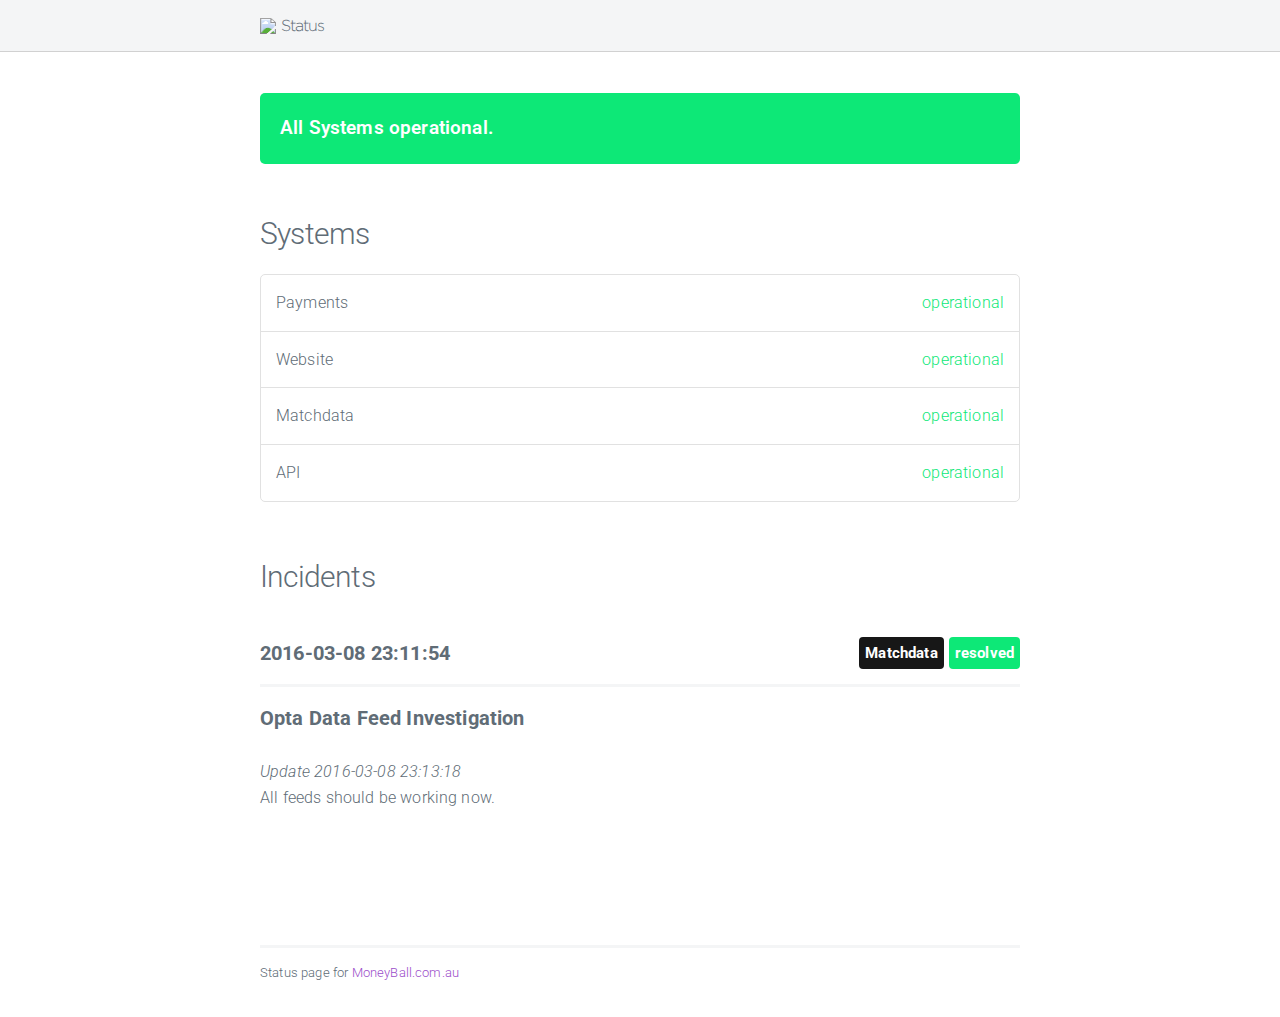
==== index.html @ 5f031bcd "update index" ====
<!doctype html>
<html lang="en">
	<head>
		<meta charset="utf-8">
		<meta name="robots" content="index, follow">
		<title>Status</title>
		<link rel="stylesheet" href="https://fonts.googleapis.com/css?family=Roboto:300,300italic,700,700italic">
		<link rel="stylesheet" href="https://cdnjs.cloudflare.com/ajax/libs/normalize/3.0.3/normalize.css">
		<link rel="stylesheet" href="milligram.min.css">
		<link rel="stylesheet" href="style.css">
		
		<link rel="icon" href="https://raw.githubusercontent.com/pyupio/statuspage/master/template/favicon.png">
	</head>
	<body>

		<main class="wrapper">

			<nav class="navigation">
				<section class="container">

					<a class="navigation-title" href="">
						
						<img class="img" src="https://moneyball.com.au/assets/logo/Moneyball-bw.png" height="60">
						<h1 class="title">Status</h1>
					</a>



				</section>
			</nav>

			<section class="container" id="main">
				
					<div class="panel operational">
						All Systems operational.
					</div>
				

				<h4>Systems</h4>
				<ul class="systems">
					
					<li>
						Payments <span class="status operational">operational</span>
					</li>
					
					<li>
						Website <span class="status operational">operational</span>
					</li>
					
					<li>
						Matchdata <span class="status operational">operational</span>
					</li>
					
					<li>
						API <span class="status operational">operational</span>
					</li>
					
				</ul>

				<h4>Incidents</h4>
				
					
					<div class="incident">
						<span class="date">2016-03-08 23:11:54</span>

						
							<span class="label operational float-right">resolved</span>
						
						
							<span class="label system float-right">Matchdata</span>
						
						<hr/>

						<span class="title">Opta Data Feed Investigation</span>
						<p></p>
						
							<p><em>Update 2016-03-08 23:13:18</em><br/>
							All feeds should be working now.
							</p>
						
					</div>
					
				
			</section>


			<footer class="footer">
				<section class="container">
					<hr/>
					
					<p>Status page for <a href="https://moneyball.com.au">MoneyBall.com.au</a></p>
				</section>
			</footer>

		</main>

	</body>
</html>
---- style.css ----
/* Fonts
// –––––––––––––––––––––––––––––––––––––––––––––––––– */

/*
	Copyright (C) 2011-2015 Hoefler & Co.
	This software is the property of Hoefler & Co. (H&Co).
	Your right to access and use this software is subject to the
	applicable License Agreement, or Terms of Service, that exists
	between you and H&Co. If no such agreement exists, you may not
	access or use this software for any purpose.
	This software may only be hosted at the locations specified in
	the applicable License Agreement or Terms of Service, and only
	for the purposes expressly set forth therein. You may not copy,
	modify, convert, create derivative works from or distribute this
	software in any way, or make it accessible to any third party,
	without first obtaining the written permission of H&Co.
	For more information, please visit us at http://typography.com.
	171247-88474-20150623

*/

@font-face{ font-family: "Gotham Rounded A"; src: url([data-uri]); font-weight:300; font-style:normal; } @font-face{ font-family: "Gotham Rounded B"; src: url([data-uri]); font-weight:300; font-style:normal; }


/* Base
// –––––––––––––––––––––––––––––––––––––––––––––––––– */

img {
	max-width: 100%;
}
.wrapper {
	position: relative;
	display: block;
	width: 100%;
	overflow: hidden;
}


/* Sections
// –––––––––––––––––––––––––––––––––––––––––––––––––– */

.container {
	/*border-top: .1rem solid #d1d1d1;*/
	padding-top: 7.5rem;
	padding-bottom: 7.5rem;
	margin-bottom: 0;
	max-width: 80.0rem;
}

/* Footer
// –––––––––––––––––––––––––––––––––––––––––––––––––– */

.footer .container {
	padding-bottom: 0;
	padding-top: 0;
}

.footer p{
    font-size: 1.3rem;
}


/* Navbar
// –––––––––––––––––––––––––––––––––––––––––––––––––– */

.navigation {
	left: 0;
	max-width: 100%;
	position: fixed;
	right: 0;
	top: 0;
	max-width: 100vw;
	z-index: 99;
}
/* Re-overiding the width 100% declaration to match size of% based container */
.navigation .container {
	padding-top: 0;
	padding-bottom: 0;
}
.navigation {
	background: #f4f5f6;
	border-bottom: .1rem solid #d1d1d1;
	display: block;
	height: 5.2rem;
	width: 100%;
}

.navigation .img {
	position: relative;
	top: .3rem;
	height: 2.0rem;
}
.navigation .title,
.navigation-title {
	color: #606c76;
	display: inline;
	font-family: 'Gotham Rounded A', 'Gotham Rounded B', 'Helvetica Neue', Arial, sans-serif;
	line-height: 5.2rem;
	font-size: 1.6rem;
	padding: 0;
	position: relative;
	text-decoration: none;
}



.panel{
    color: white;
    padding: 20px;
    font-size: 1.2em;
    font-weight: 600;
    border-radius: .5rem;
    margin-bottom: 20px;
}

.panel.operational, .label.operational{
    background-color: #0DE877;
}

.panel.degraded.performance, .label.degraded.performance{
    background-color: #FFA500;
}

.panel.investigating, .label.investigating{
    background-color: #1192FC;
}

.panel.major.outage, .label.major.outage{
    background-color: #FF4D4D;
}

.label.system{
    background-color: #171717;
}

ul.systems{
    border: .1rem solid #e1e1e1;
    border-radius: .5rem;
}

ul.systems > li{
    list-style: none;
    border-bottom: .1rem solid #e1e1e1;
    padding: 15px;
    margin-bottom: 0;
}

ul.systems > li:last-child{
    border: none;
}

.systems .status{
    float: right;
}

.status.operational{
    color: #0DE877;
}

.status.degraded.performance{
    color: #FFA500;
}

.status.investigating{
     color: #1192FC;
}

.status.major.outage{
    color: #FF4D4D;
}

hr{
    margin-top: 1.5rem;
    margin-bottom: 1.5rem;
    border-top: .3rem solid #f4f5f6;
}

h4{
    padding-top: 3rem;
}

.incident .title{
    font-size: 2rem;
    font-weight: bold;
}

#main{
    padding-top: 8.5rem;
}

.label{
    border-radius: .4rem;
    color: white;
    padding: 0.4rem 0.6rem;
    font-size: 1.5rem;
    font-weight:bold;
    margin-left: .5rem;
}

.incident{
    padding-top: 2rem;
    padding-bottom: 2rem;
}

.incident .date{
    font-size: 2rem;
    font-weight: bold;
}
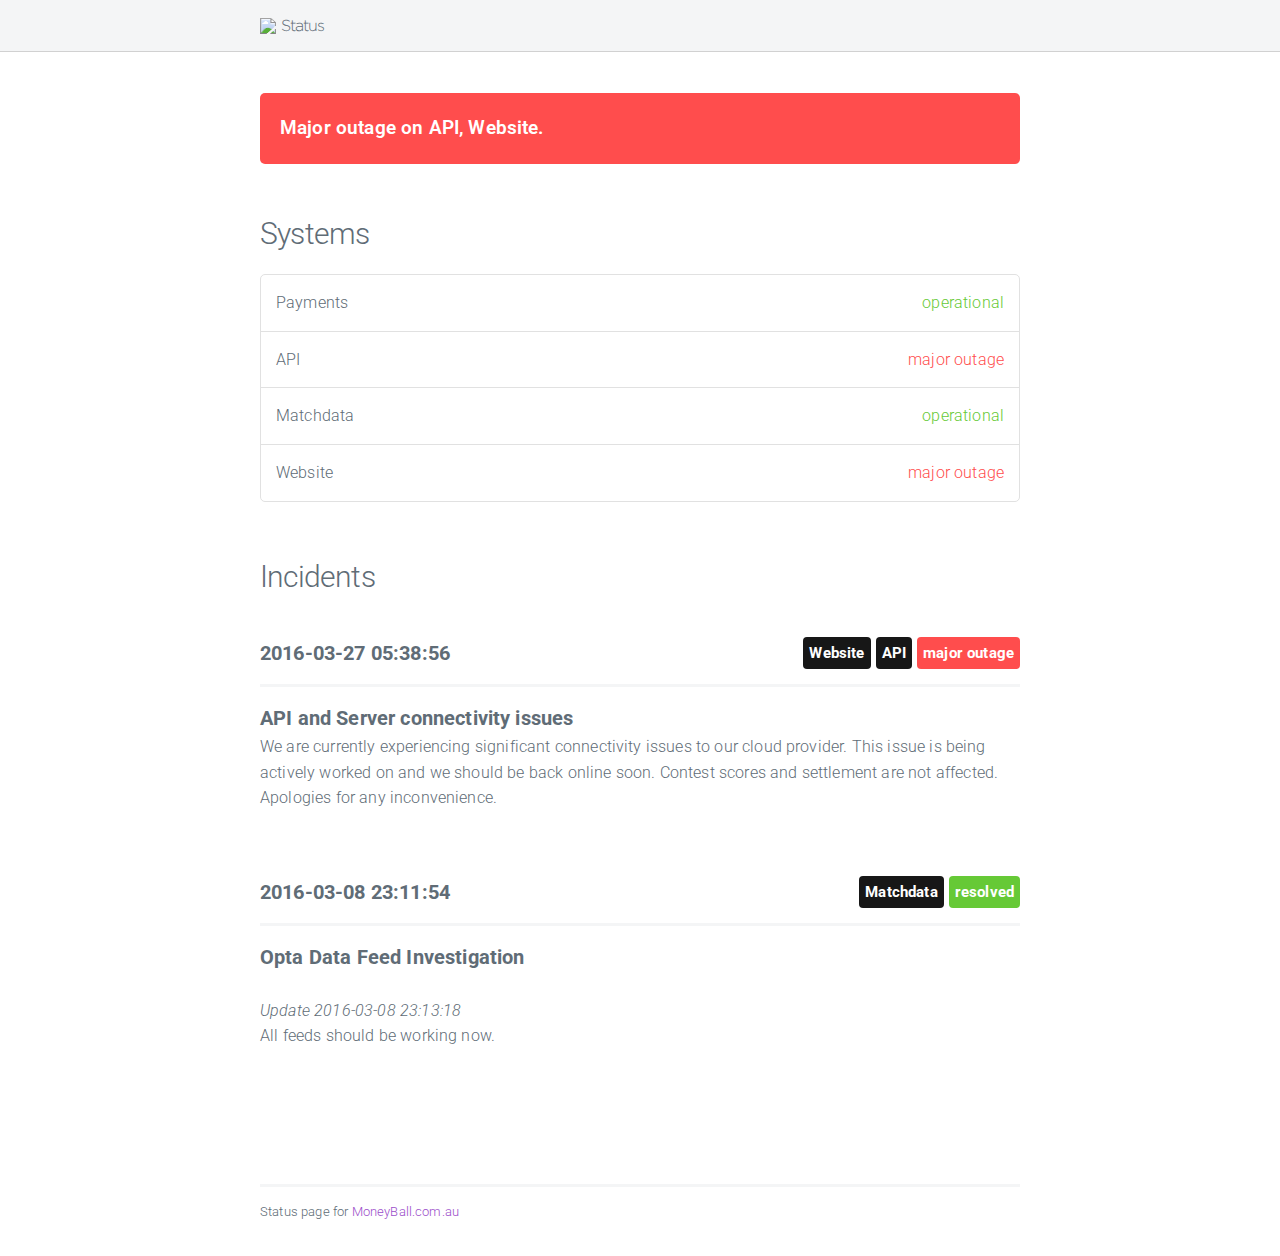
==== commit 8b90937c: "update index" ====
--- a/index.html
+++ b/index.html
@@ -31,9 +31,11 @@
 
 			<section class="container" id="main">
 				
-					<div class="panel operational">
-						All Systems operational.
+					
+					<div class="panel major outage">
+						Major outage on API, Website.
 					</div>
+					
 				
 
 				<h4>Systems</h4>
@@ -44,7 +46,7 @@
 					</li>
 					
 					<li>
-						Website <span class="status operational">operational</span>
+						API <span class="status major outage">major outage</span>
 					</li>
 					
 					<li>
@@ -52,13 +54,35 @@
 					</li>
 					
 					<li>
-						API <span class="status operational">operational</span>
+						Website <span class="status major outage">major outage</span>
 					</li>
 					
 				</ul>
 
 				<h4>Incidents</h4>
 				
+					
+					<div class="incident">
+						<span class="date">2016-03-27 05:38:56</span>
+
+						
+							<span class="label major outage float-right">major outage</span>
+						
+						
+							<span class="label system float-right">API</span>
+						
+							<span class="label system float-right">Website</span>
+						
+						<hr/>
+
+						<span class="title">API and Server connectivity issues</span>
+						<p>We are currently experiencing significant connectivity issues to our cloud provider. This issue is being actively worked on and we should be back online soon. 
+
+Contest scores and settlement are not affected.
+
+Apologies for any inconvenience.</p>
+						
+					</div>
 					
 					<div class="incident">
 						<span class="date">2016-03-08 23:11:54</span>
--- a/style.css
+++ b/style.css
@@ -115,7 +115,7 @@
 }
 
 .panel.operational, .label.operational{
-    background-color: #0DE877;
+    background-color: #66c936;
 }
 
 .panel.degraded.performance, .label.degraded.performance{
@@ -155,7 +155,7 @@
 }
 
 .status.operational{
-    color: #0DE877;
+    color: #66c936;
 }
 
 .status.degraded.performance{
@@ -206,4 +206,4 @@
 .incident .date{
     font-size: 2rem;
     font-weight: bold;
-}+}
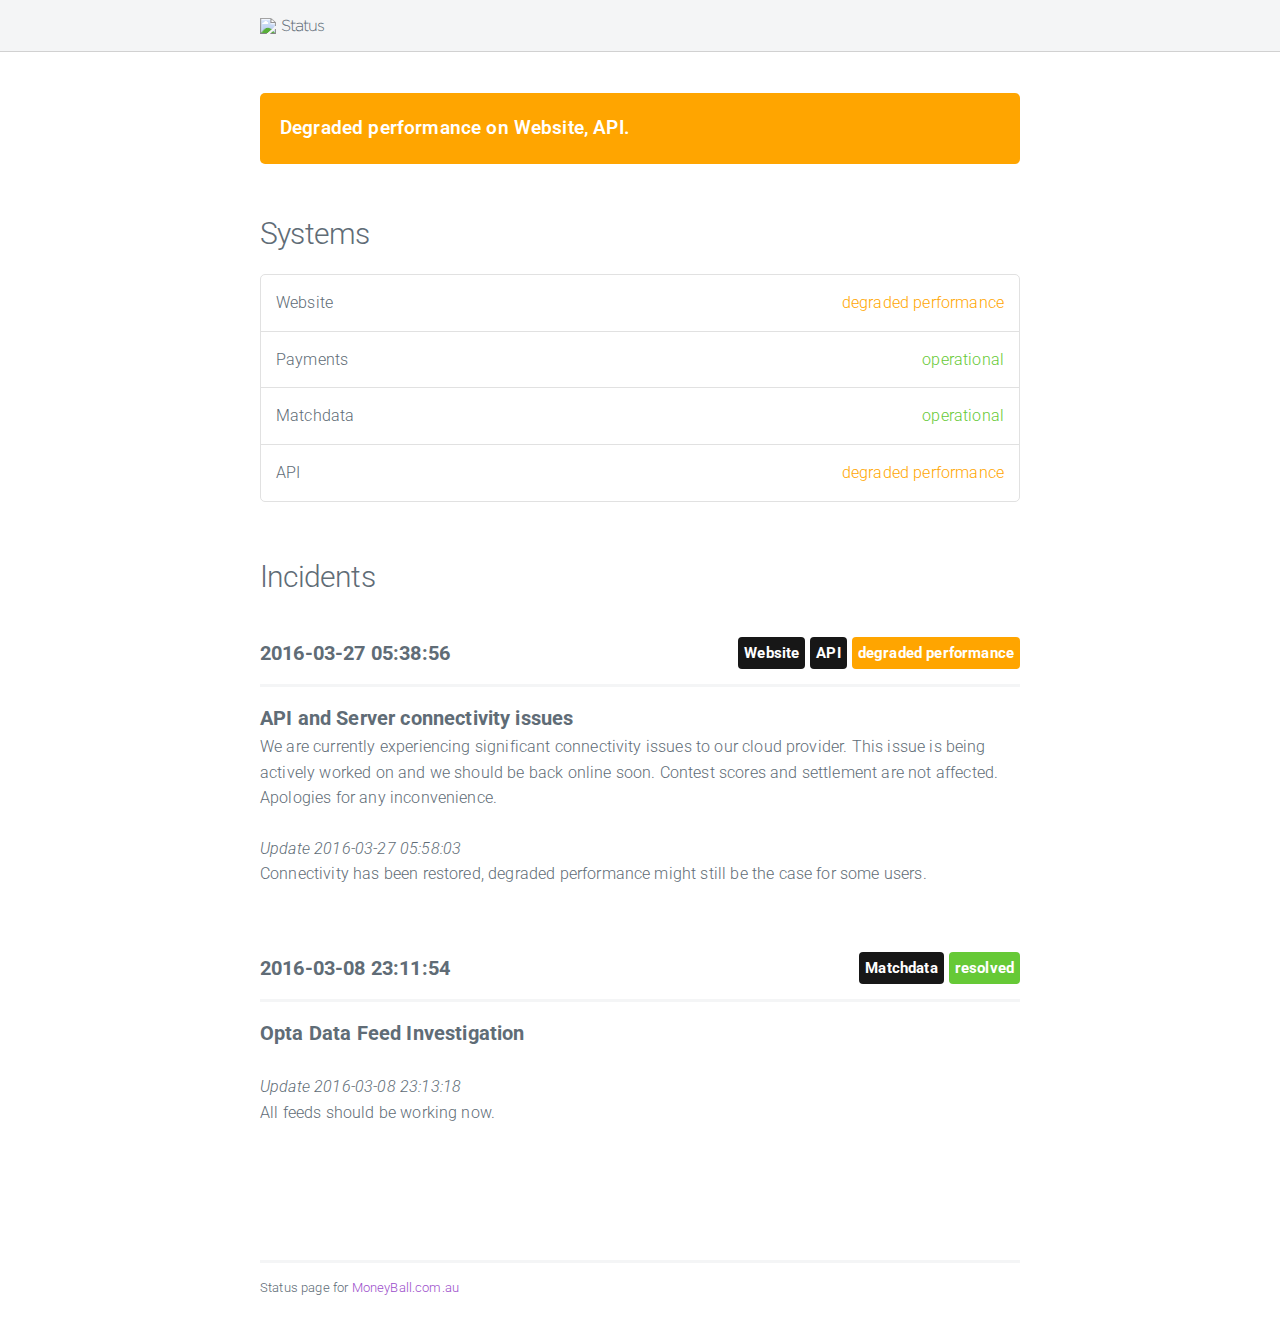
==== commit 02cb19f8: "update index" ====
--- a/index.html
+++ b/index.html
@@ -32,8 +32,8 @@
 			<section class="container" id="main">
 				
 					
-					<div class="panel major outage">
-						Major outage on API, Website.
+					<div class="panel degraded performance">
+						Degraded performance on Website, API.
 					</div>
 					
 				
@@ -42,11 +42,11 @@
 				<ul class="systems">
 					
 					<li>
-						Payments <span class="status operational">operational</span>
+						Website <span class="status degraded performance">degraded performance</span>
 					</li>
 					
 					<li>
-						API <span class="status major outage">major outage</span>
+						Payments <span class="status operational">operational</span>
 					</li>
 					
 					<li>
@@ -54,7 +54,7 @@
 					</li>
 					
 					<li>
-						Website <span class="status major outage">major outage</span>
+						API <span class="status degraded performance">degraded performance</span>
 					</li>
 					
 				</ul>
@@ -66,7 +66,7 @@
 						<span class="date">2016-03-27 05:38:56</span>
 
 						
-							<span class="label major outage float-right">major outage</span>
+							<span class="label degraded performance float-right">degraded performance</span>
 						
 						
 							<span class="label system float-right">API</span>
@@ -81,6 +81,10 @@
 Contest scores and settlement are not affected.
 
 Apologies for any inconvenience.</p>
+						
+							<p><em>Update 2016-03-27 05:58:03</em><br/>
+							Connectivity has been restored, degraded performance might still be the case for some users.
+							</p>
 						
 					</div>
 					
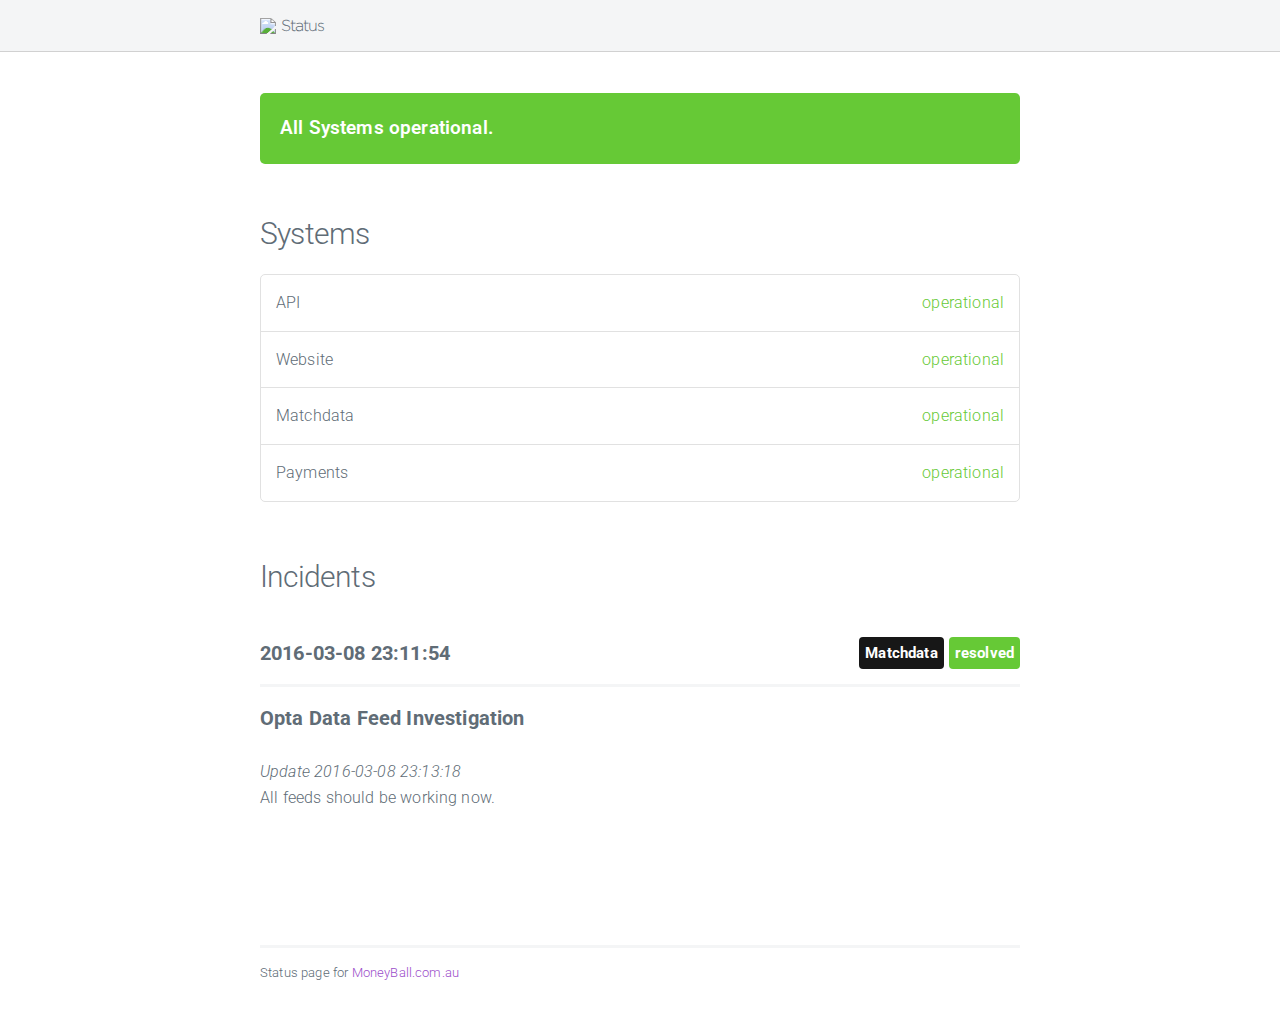
==== commit a56947d3: "update index" ====
--- a/index.html
+++ b/index.html
@@ -31,22 +31,20 @@
 
 			<section class="container" id="main">
 				
-					
-					<div class="panel degraded performance">
-						Degraded performance on Website, API.
+					<div class="panel operational">
+						All Systems operational.
 					</div>
-					
 				
 
 				<h4>Systems</h4>
 				<ul class="systems">
 					
 					<li>
-						Website <span class="status degraded performance">degraded performance</span>
+						API <span class="status operational">operational</span>
 					</li>
 					
 					<li>
-						Payments <span class="status operational">operational</span>
+						Website <span class="status operational">operational</span>
 					</li>
 					
 					<li>
@@ -54,39 +52,13 @@
 					</li>
 					
 					<li>
-						API <span class="status degraded performance">degraded performance</span>
+						Payments <span class="status operational">operational</span>
 					</li>
 					
 				</ul>
 
 				<h4>Incidents</h4>
 				
-					
-					<div class="incident">
-						<span class="date">2016-03-27 05:38:56</span>
-
-						
-							<span class="label degraded performance float-right">degraded performance</span>
-						
-						
-							<span class="label system float-right">API</span>
-						
-							<span class="label system float-right">Website</span>
-						
-						<hr/>
-
-						<span class="title">API and Server connectivity issues</span>
-						<p>We are currently experiencing significant connectivity issues to our cloud provider. This issue is being actively worked on and we should be back online soon. 
-
-Contest scores and settlement are not affected.
-
-Apologies for any inconvenience.</p>
-						
-							<p><em>Update 2016-03-27 05:58:03</em><br/>
-							Connectivity has been restored, degraded performance might still be the case for some users.
-							</p>
-						
-					</div>
 					
 					<div class="incident">
 						<span class="date">2016-03-08 23:11:54</span>
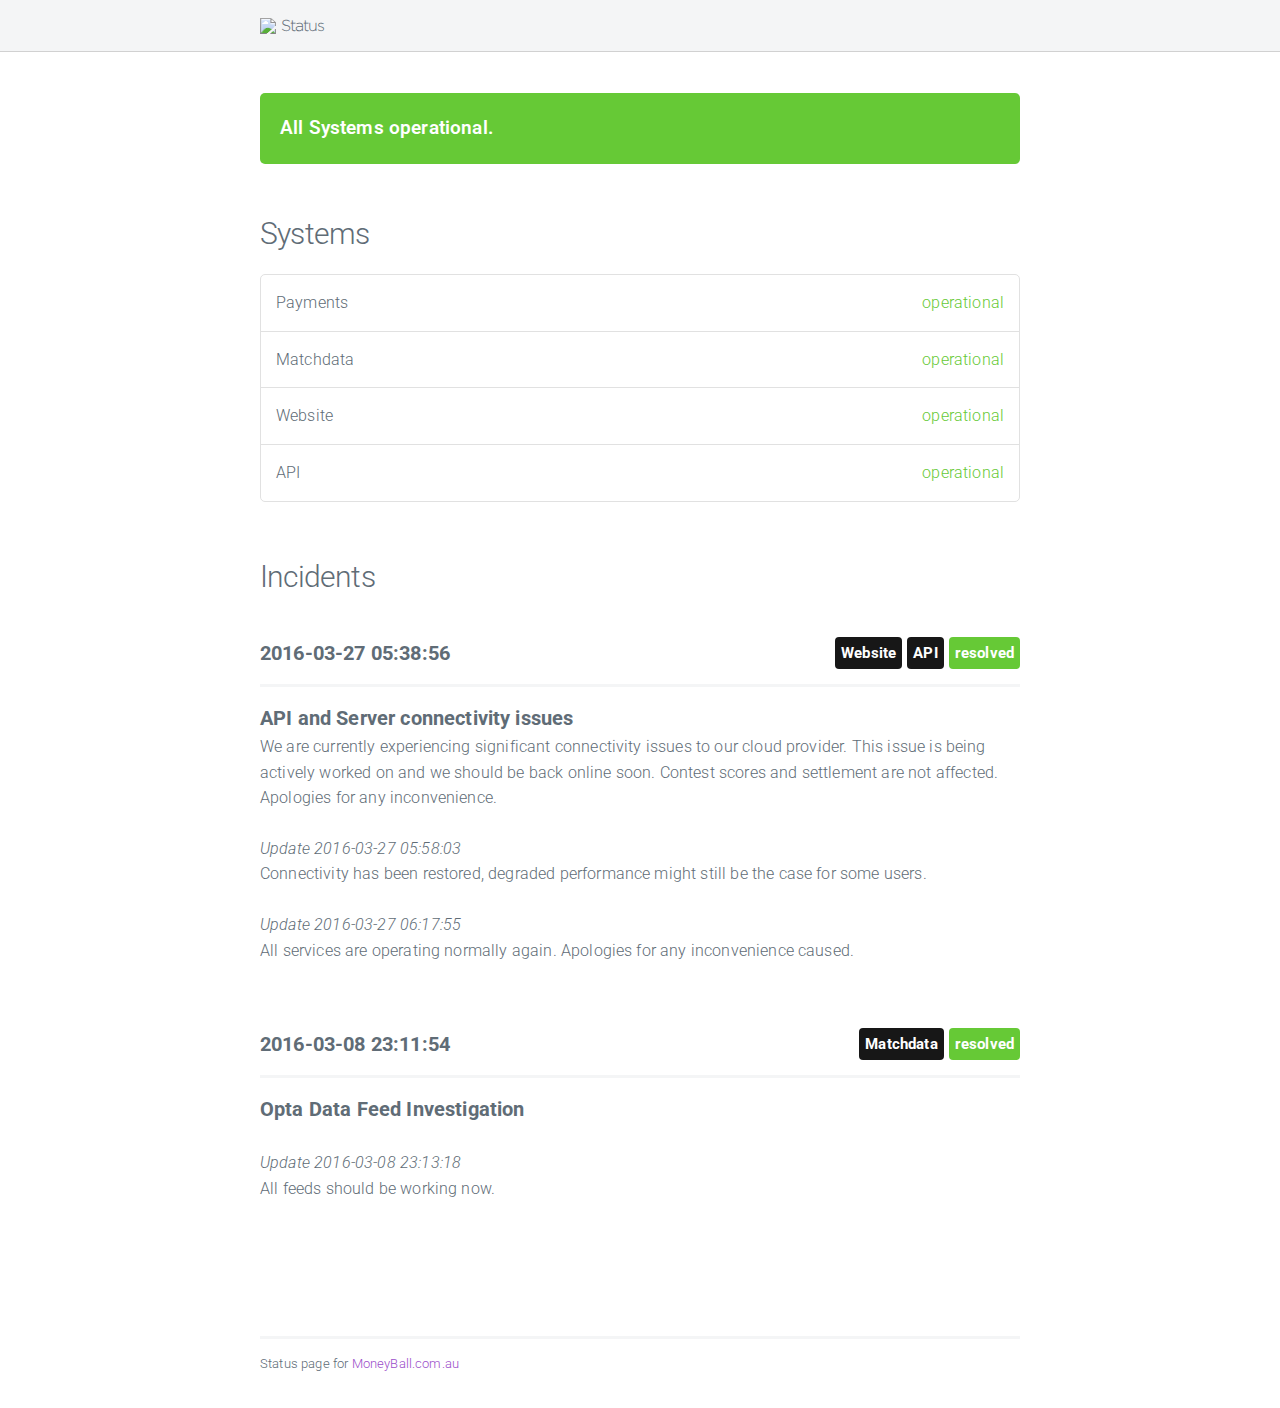
==== commit 0db57cc1: "update index" ====
--- a/index.html
+++ b/index.html
@@ -40,7 +40,11 @@
 				<ul class="systems">
 					
 					<li>
-						API <span class="status operational">operational</span>
+						Payments <span class="status operational">operational</span>
+					</li>
+					
+					<li>
+						Matchdata <span class="status operational">operational</span>
 					</li>
 					
 					<li>
@@ -48,17 +52,43 @@
 					</li>
 					
 					<li>
-						Matchdata <span class="status operational">operational</span>
-					</li>
-					
-					<li>
-						Payments <span class="status operational">operational</span>
+						API <span class="status operational">operational</span>
 					</li>
 					
 				</ul>
 
 				<h4>Incidents</h4>
 				
+					
+					<div class="incident">
+						<span class="date">2016-03-27 05:38:56</span>
+
+						
+							<span class="label operational float-right">resolved</span>
+						
+						
+							<span class="label system float-right">API</span>
+						
+							<span class="label system float-right">Website</span>
+						
+						<hr/>
+
+						<span class="title">API and Server connectivity issues</span>
+						<p>We are currently experiencing significant connectivity issues to our cloud provider. This issue is being actively worked on and we should be back online soon. 
+
+Contest scores and settlement are not affected.
+
+Apologies for any inconvenience.</p>
+						
+							<p><em>Update 2016-03-27 05:58:03</em><br/>
+							Connectivity has been restored, degraded performance might still be the case for some users.
+							</p>
+						
+							<p><em>Update 2016-03-27 06:17:55</em><br/>
+							All services are operating normally again. Apologies for any inconvenience caused.
+							</p>
+						
+					</div>
 					
 					<div class="incident">
 						<span class="date">2016-03-08 23:11:54</span>
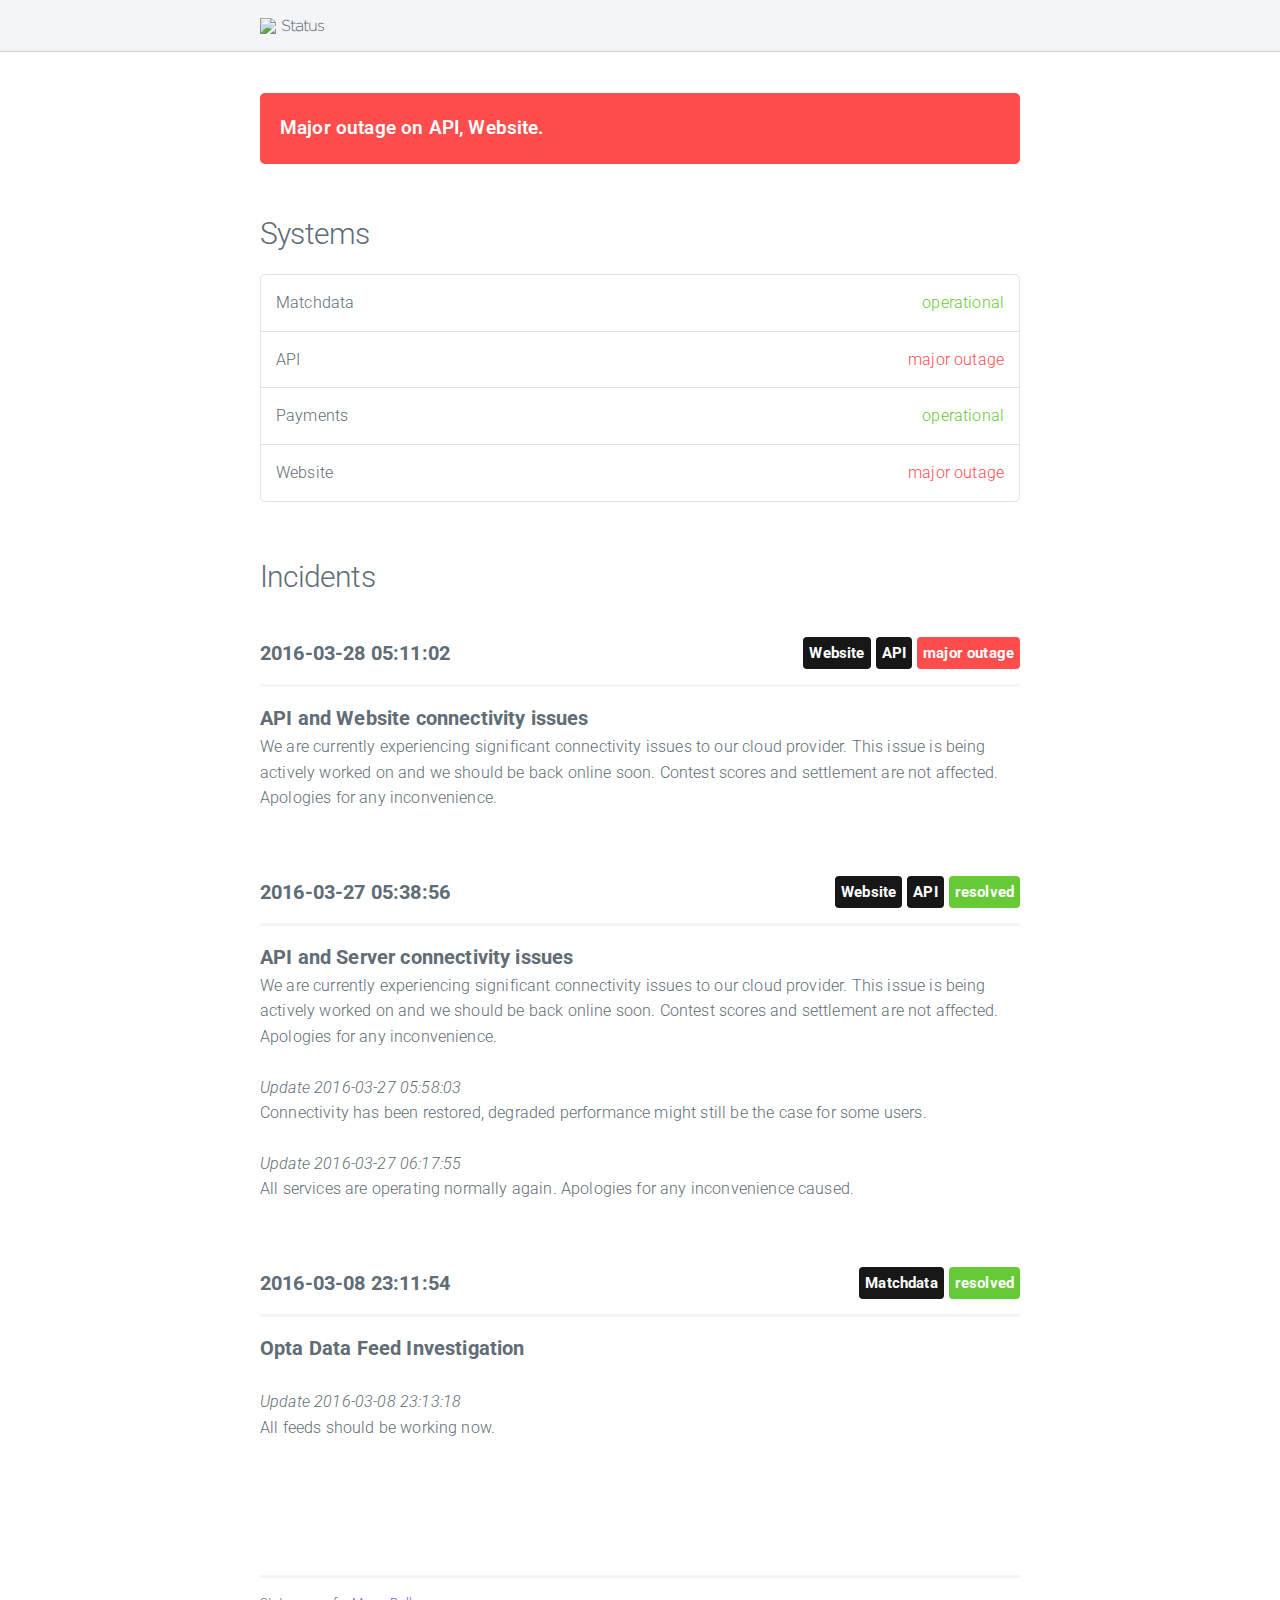
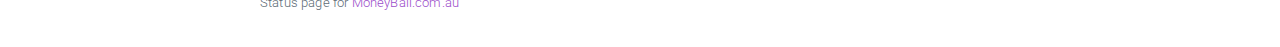
==== commit 32bb75a2: "update index" ====
--- a/index.html
+++ b/index.html
@@ -31,34 +31,58 @@
 
 			<section class="container" id="main">
 				
-					<div class="panel operational">
-						All Systems operational.
+					
+					<div class="panel major outage">
+						Major outage on API, Website.
 					</div>
+					
 				
 
 				<h4>Systems</h4>
 				<ul class="systems">
 					
 					<li>
+						Matchdata <span class="status operational">operational</span>
+					</li>
+					
+					<li>
+						API <span class="status major outage">major outage</span>
+					</li>
+					
+					<li>
 						Payments <span class="status operational">operational</span>
 					</li>
 					
 					<li>
-						Matchdata <span class="status operational">operational</span>
-					</li>
-					
-					<li>
-						Website <span class="status operational">operational</span>
-					</li>
-					
-					<li>
-						API <span class="status operational">operational</span>
+						Website <span class="status major outage">major outage</span>
 					</li>
 					
 				</ul>
 
 				<h4>Incidents</h4>
 				
+					
+					<div class="incident">
+						<span class="date">2016-03-28 05:11:02</span>
+
+						
+							<span class="label major outage float-right">major outage</span>
+						
+						
+							<span class="label system float-right">API</span>
+						
+							<span class="label system float-right">Website</span>
+						
+						<hr/>
+
+						<span class="title">API and Website connectivity issues</span>
+						<p>We are currently experiencing significant connectivity issues to our cloud provider. This issue is being actively worked on and we should be back online soon.
+
+Contest scores and settlement are not affected.
+
+Apologies for any inconvenience.</p>
+						
+					</div>
 					
 					<div class="incident">
 						<span class="date">2016-03-27 05:38:56</span>
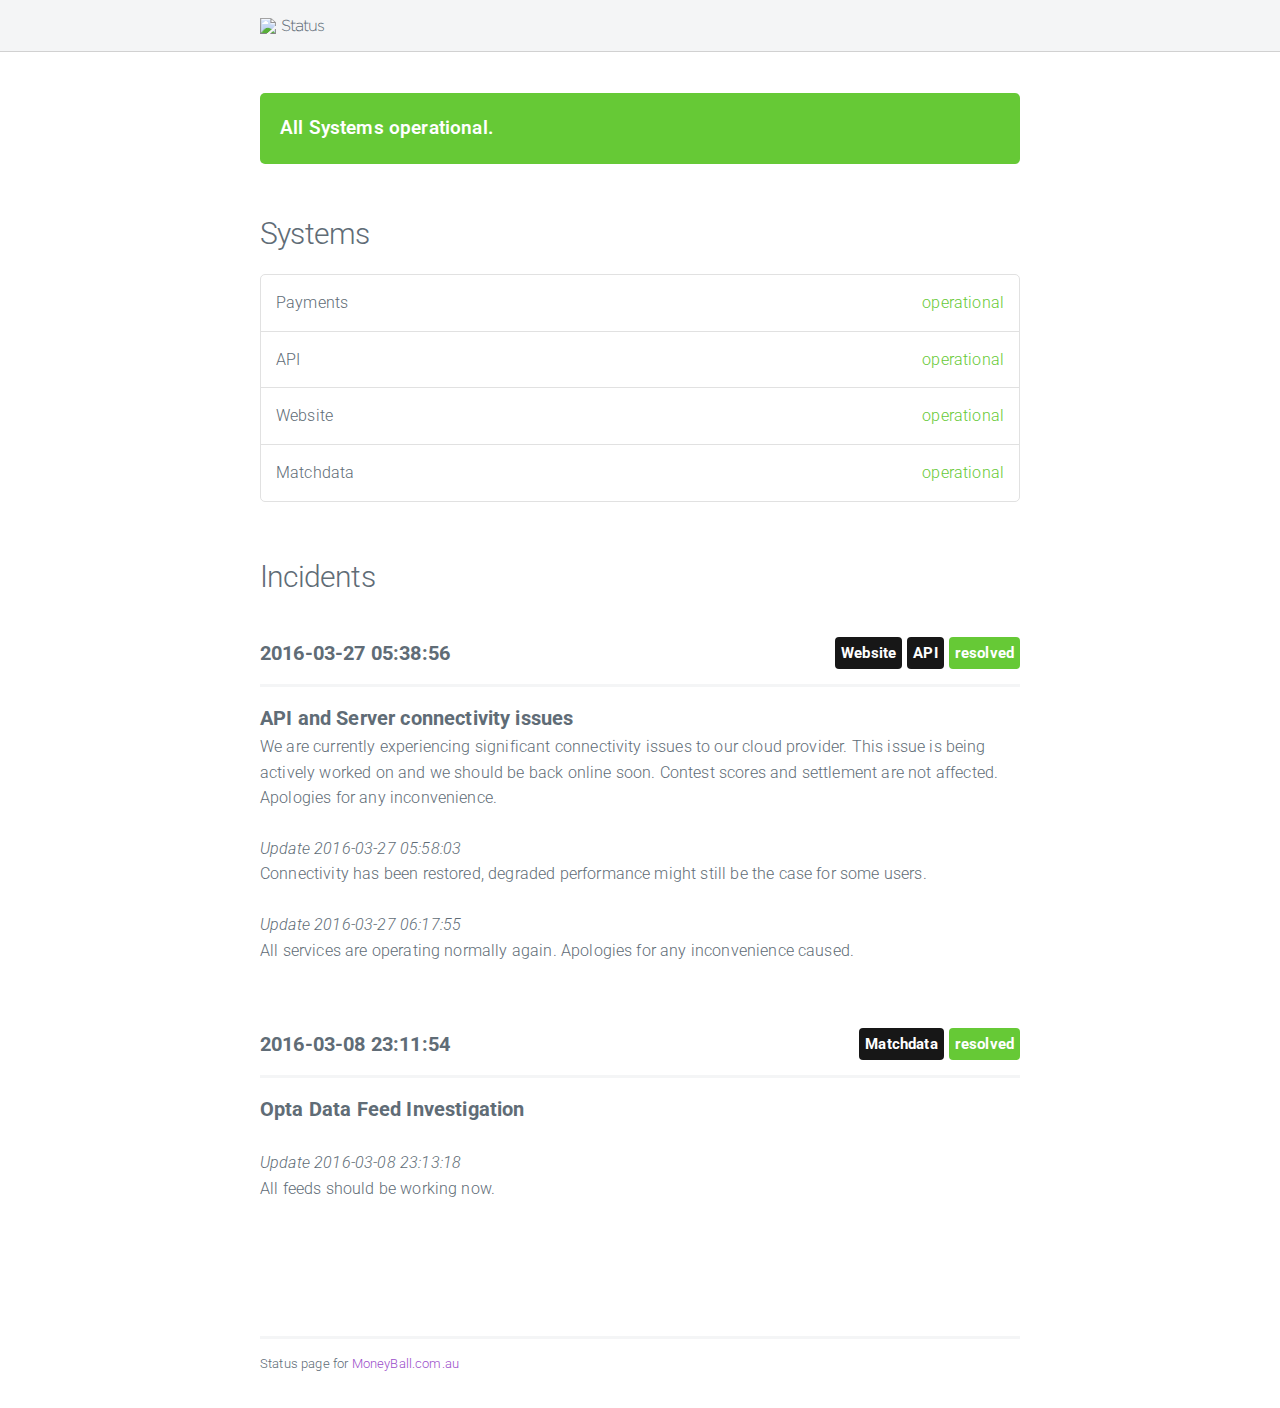
==== commit 969ae948: "update index" ====
--- a/index.html
+++ b/index.html
@@ -31,58 +31,34 @@
 
 			<section class="container" id="main">
 				
-					
-					<div class="panel major outage">
-						Major outage on API, Website.
+					<div class="panel operational">
+						All Systems operational.
 					</div>
-					
 				
 
 				<h4>Systems</h4>
 				<ul class="systems">
 					
 					<li>
-						Matchdata <span class="status operational">operational</span>
-					</li>
-					
-					<li>
-						API <span class="status major outage">major outage</span>
-					</li>
-					
-					<li>
 						Payments <span class="status operational">operational</span>
 					</li>
 					
 					<li>
-						Website <span class="status major outage">major outage</span>
+						API <span class="status operational">operational</span>
+					</li>
+					
+					<li>
+						Website <span class="status operational">operational</span>
+					</li>
+					
+					<li>
+						Matchdata <span class="status operational">operational</span>
 					</li>
 					
 				</ul>
 
 				<h4>Incidents</h4>
 				
-					
-					<div class="incident">
-						<span class="date">2016-03-28 05:11:02</span>
-
-						
-							<span class="label major outage float-right">major outage</span>
-						
-						
-							<span class="label system float-right">API</span>
-						
-							<span class="label system float-right">Website</span>
-						
-						<hr/>
-
-						<span class="title">API and Website connectivity issues</span>
-						<p>We are currently experiencing significant connectivity issues to our cloud provider. This issue is being actively worked on and we should be back online soon.
-
-Contest scores and settlement are not affected.
-
-Apologies for any inconvenience.</p>
-						
-					</div>
 					
 					<div class="incident">
 						<span class="date">2016-03-27 05:38:56</span>
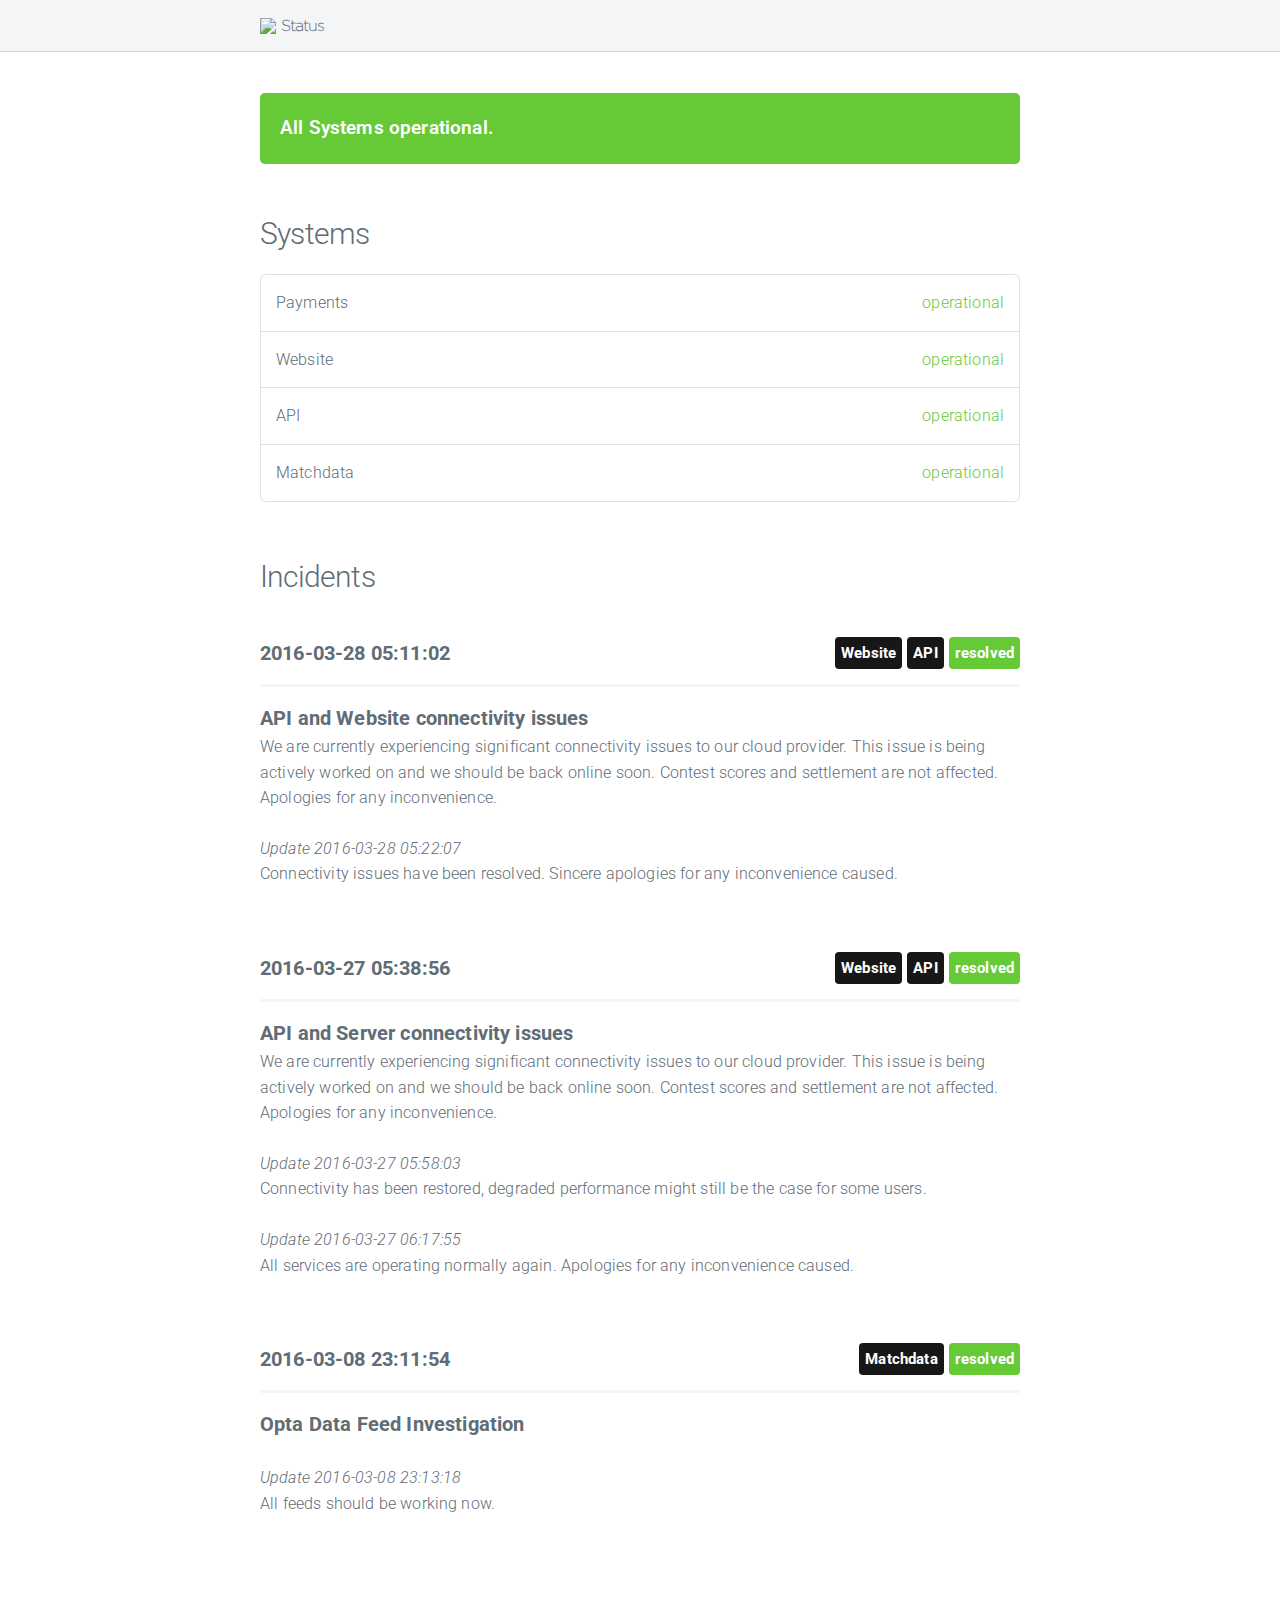
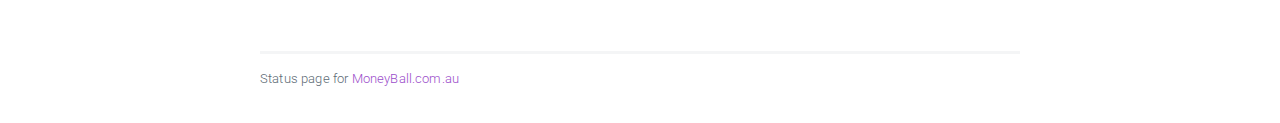
==== commit 61961cbf: "update index" ====
--- a/index.html
+++ b/index.html
@@ -44,11 +44,11 @@
 					</li>
 					
 					<li>
-						API <span class="status operational">operational</span>
+						Website <span class="status operational">operational</span>
 					</li>
 					
 					<li>
-						Website <span class="status operational">operational</span>
+						API <span class="status operational">operational</span>
 					</li>
 					
 					<li>
@@ -59,6 +59,32 @@
 
 				<h4>Incidents</h4>
 				
+					
+					<div class="incident">
+						<span class="date">2016-03-28 05:11:02</span>
+
+						
+							<span class="label operational float-right">resolved</span>
+						
+						
+							<span class="label system float-right">API</span>
+						
+							<span class="label system float-right">Website</span>
+						
+						<hr/>
+
+						<span class="title">API and Website connectivity issues</span>
+						<p>We are currently experiencing significant connectivity issues to our cloud provider. This issue is being actively worked on and we should be back online soon.
+
+Contest scores and settlement are not affected.
+
+Apologies for any inconvenience.</p>
+						
+							<p><em>Update 2016-03-28 05:22:07</em><br/>
+							Connectivity issues have been resolved. Sincere apologies for any inconvenience caused.
+							</p>
+						
+					</div>
 					
 					<div class="incident">
 						<span class="date">2016-03-27 05:38:56</span>
